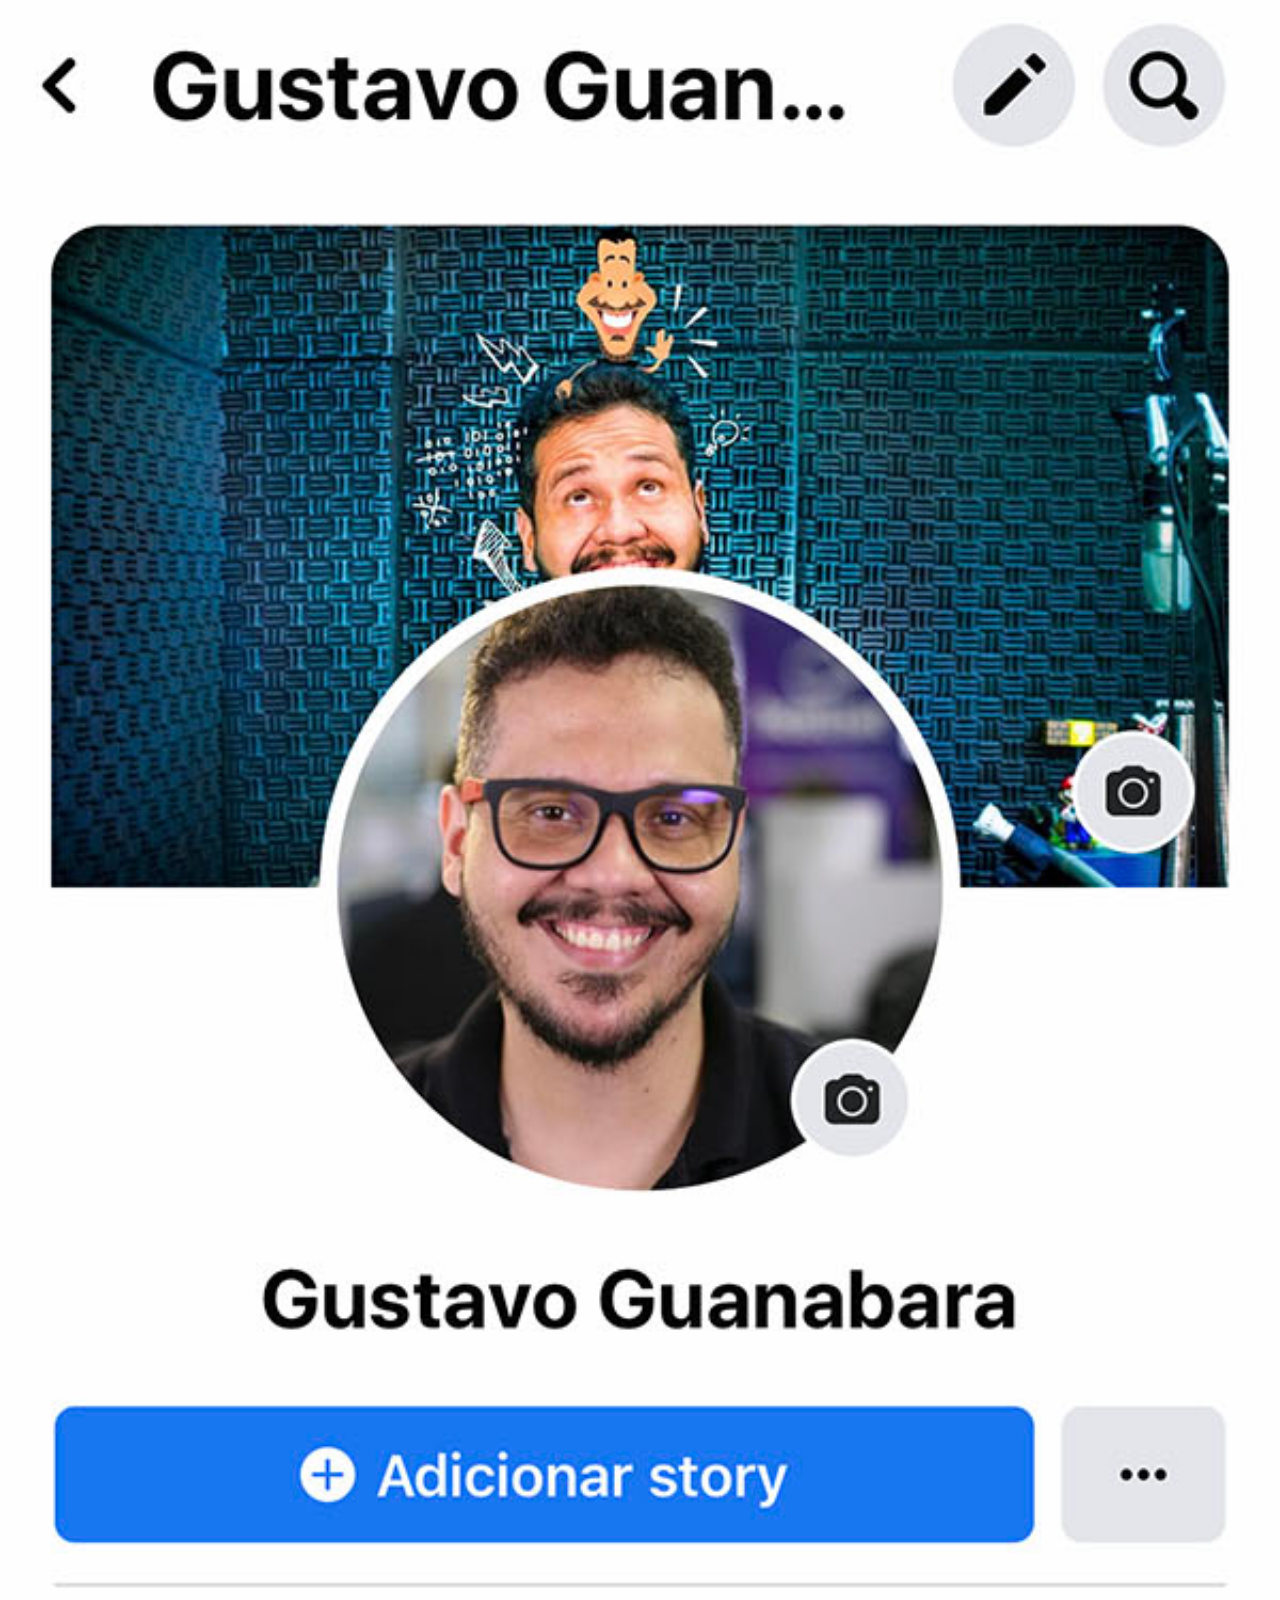
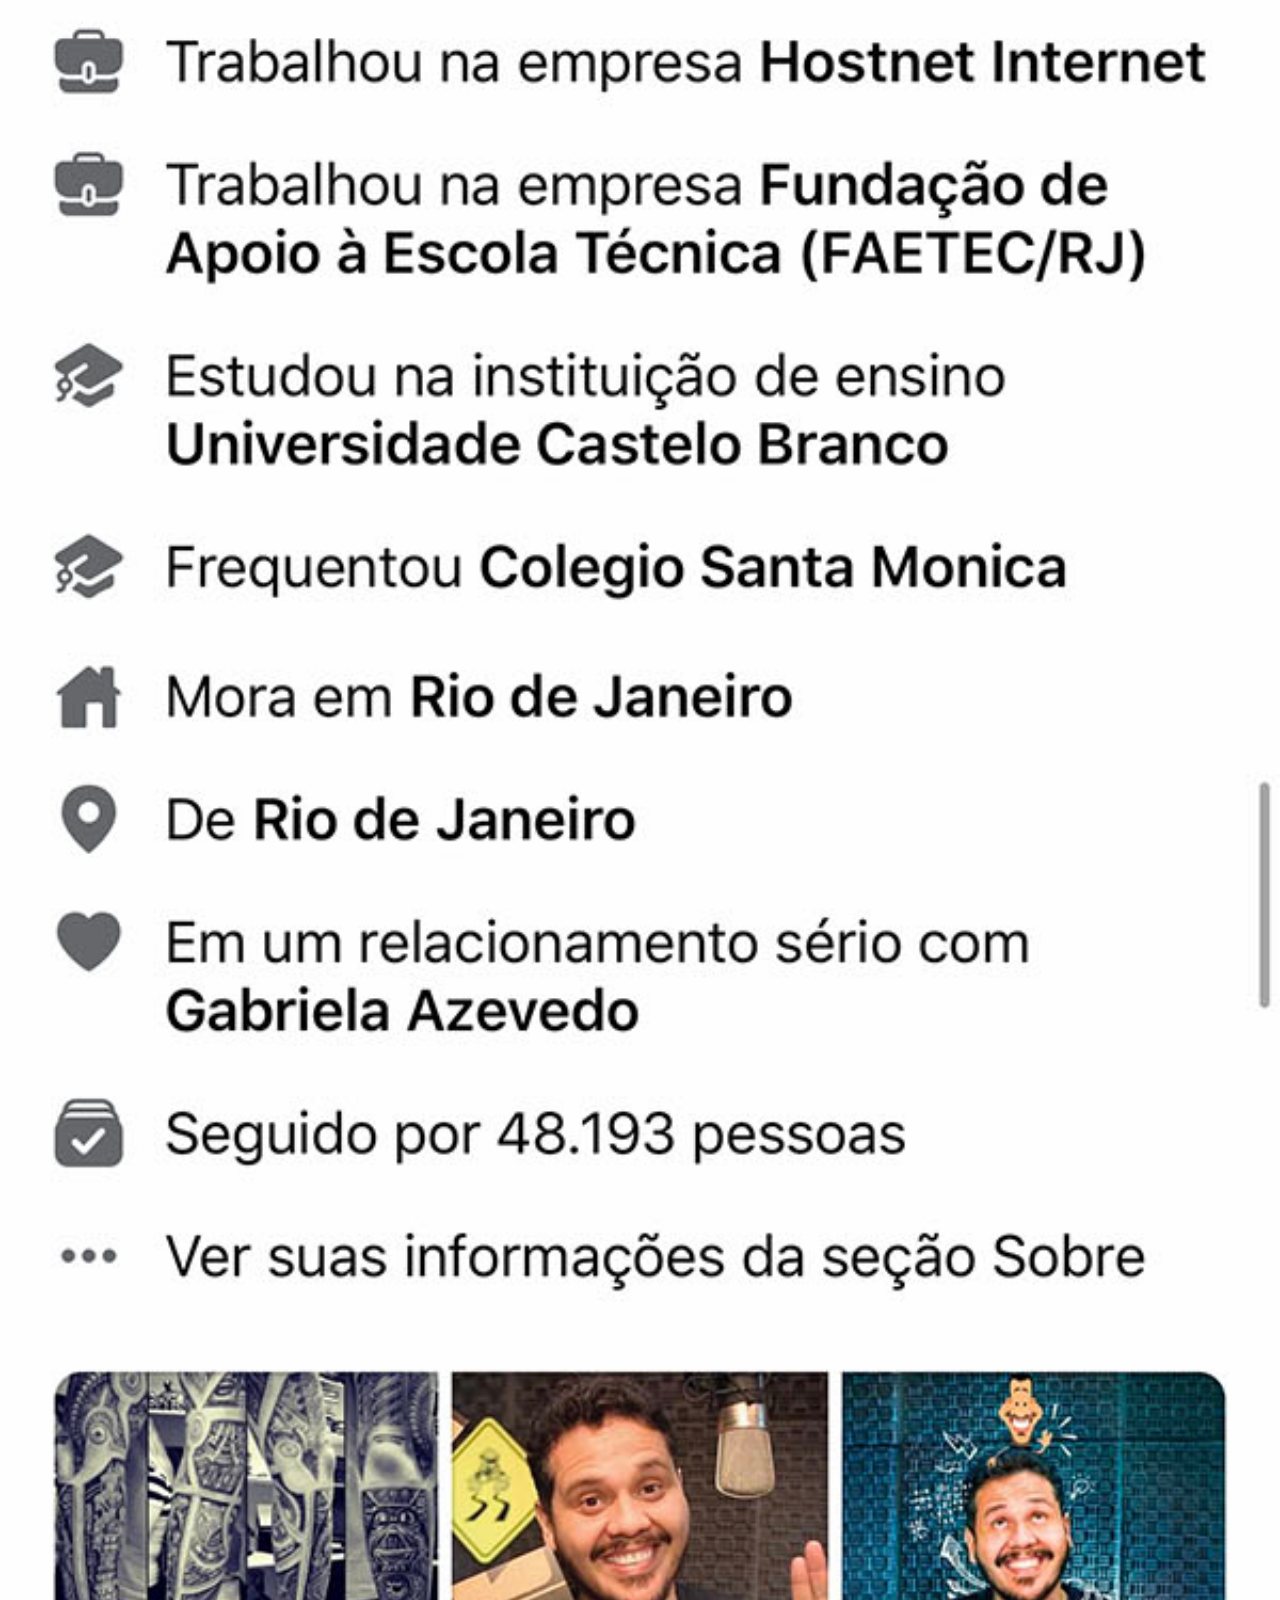
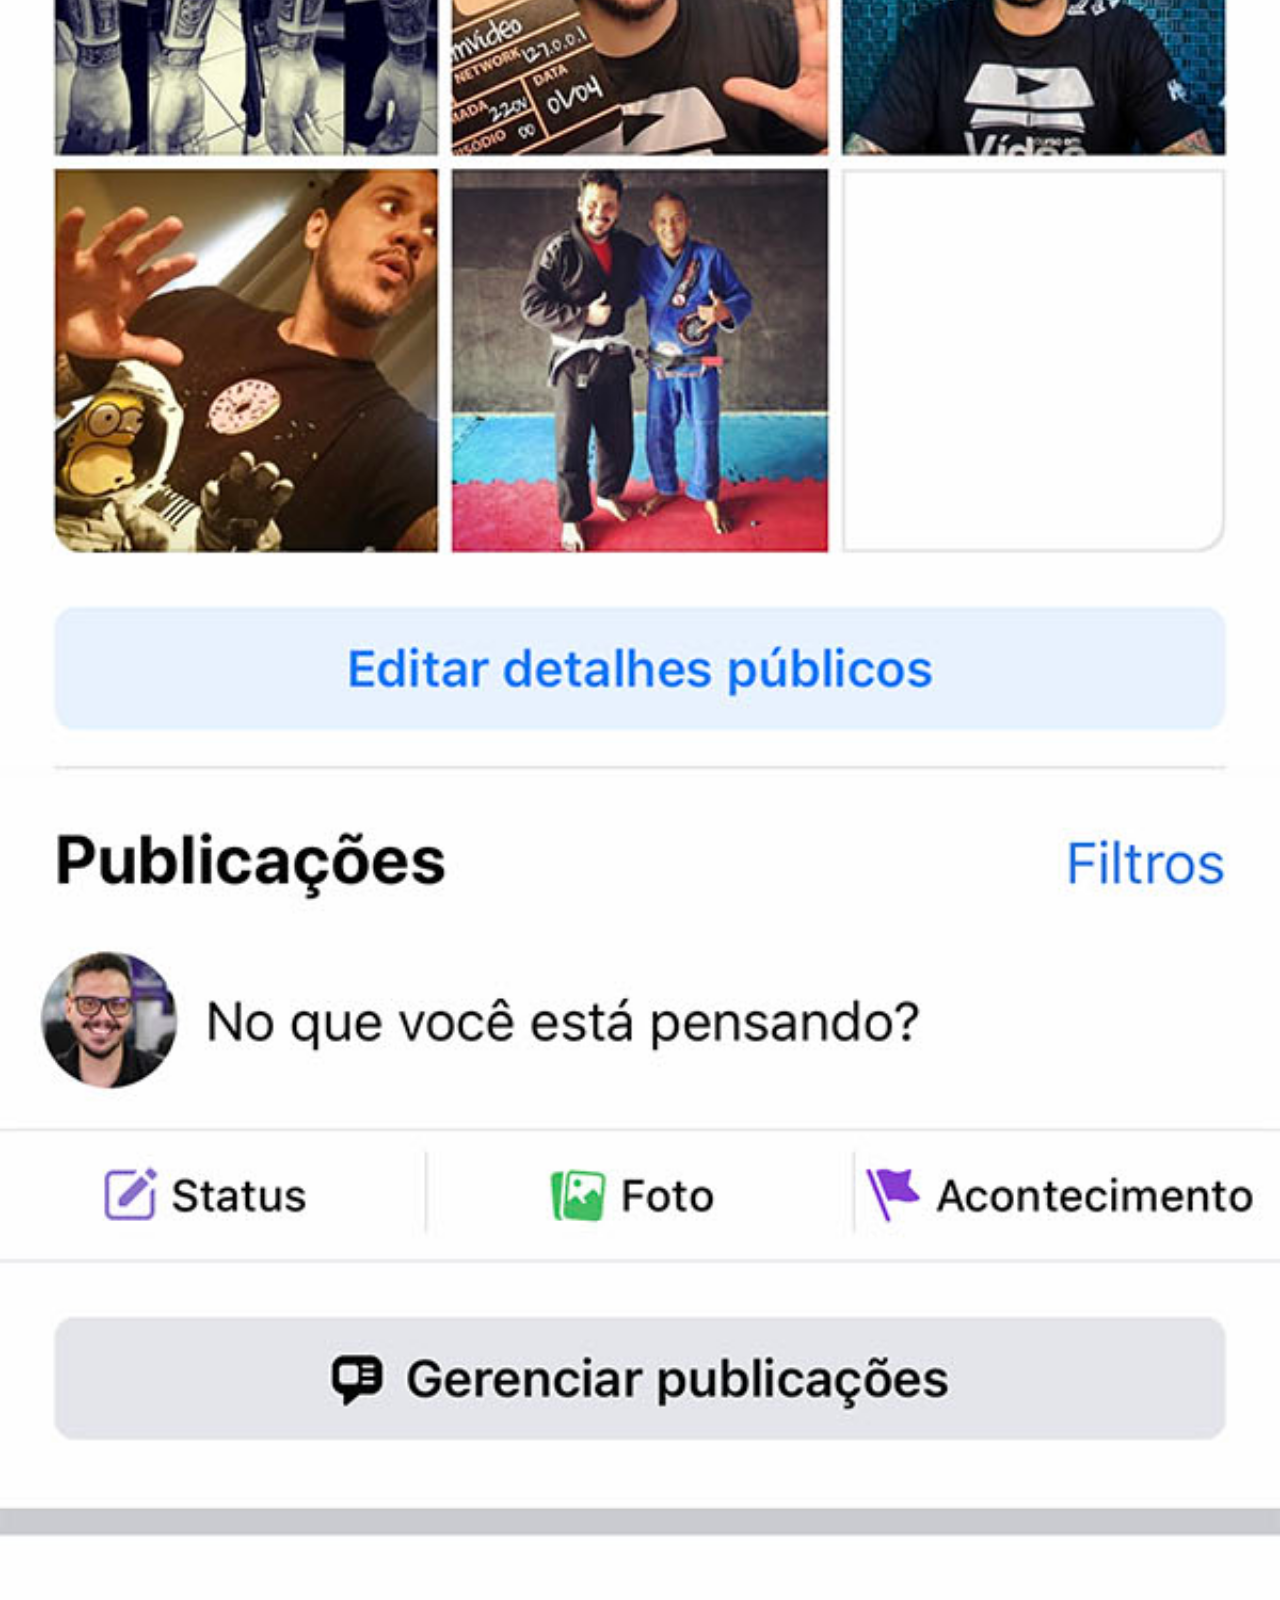
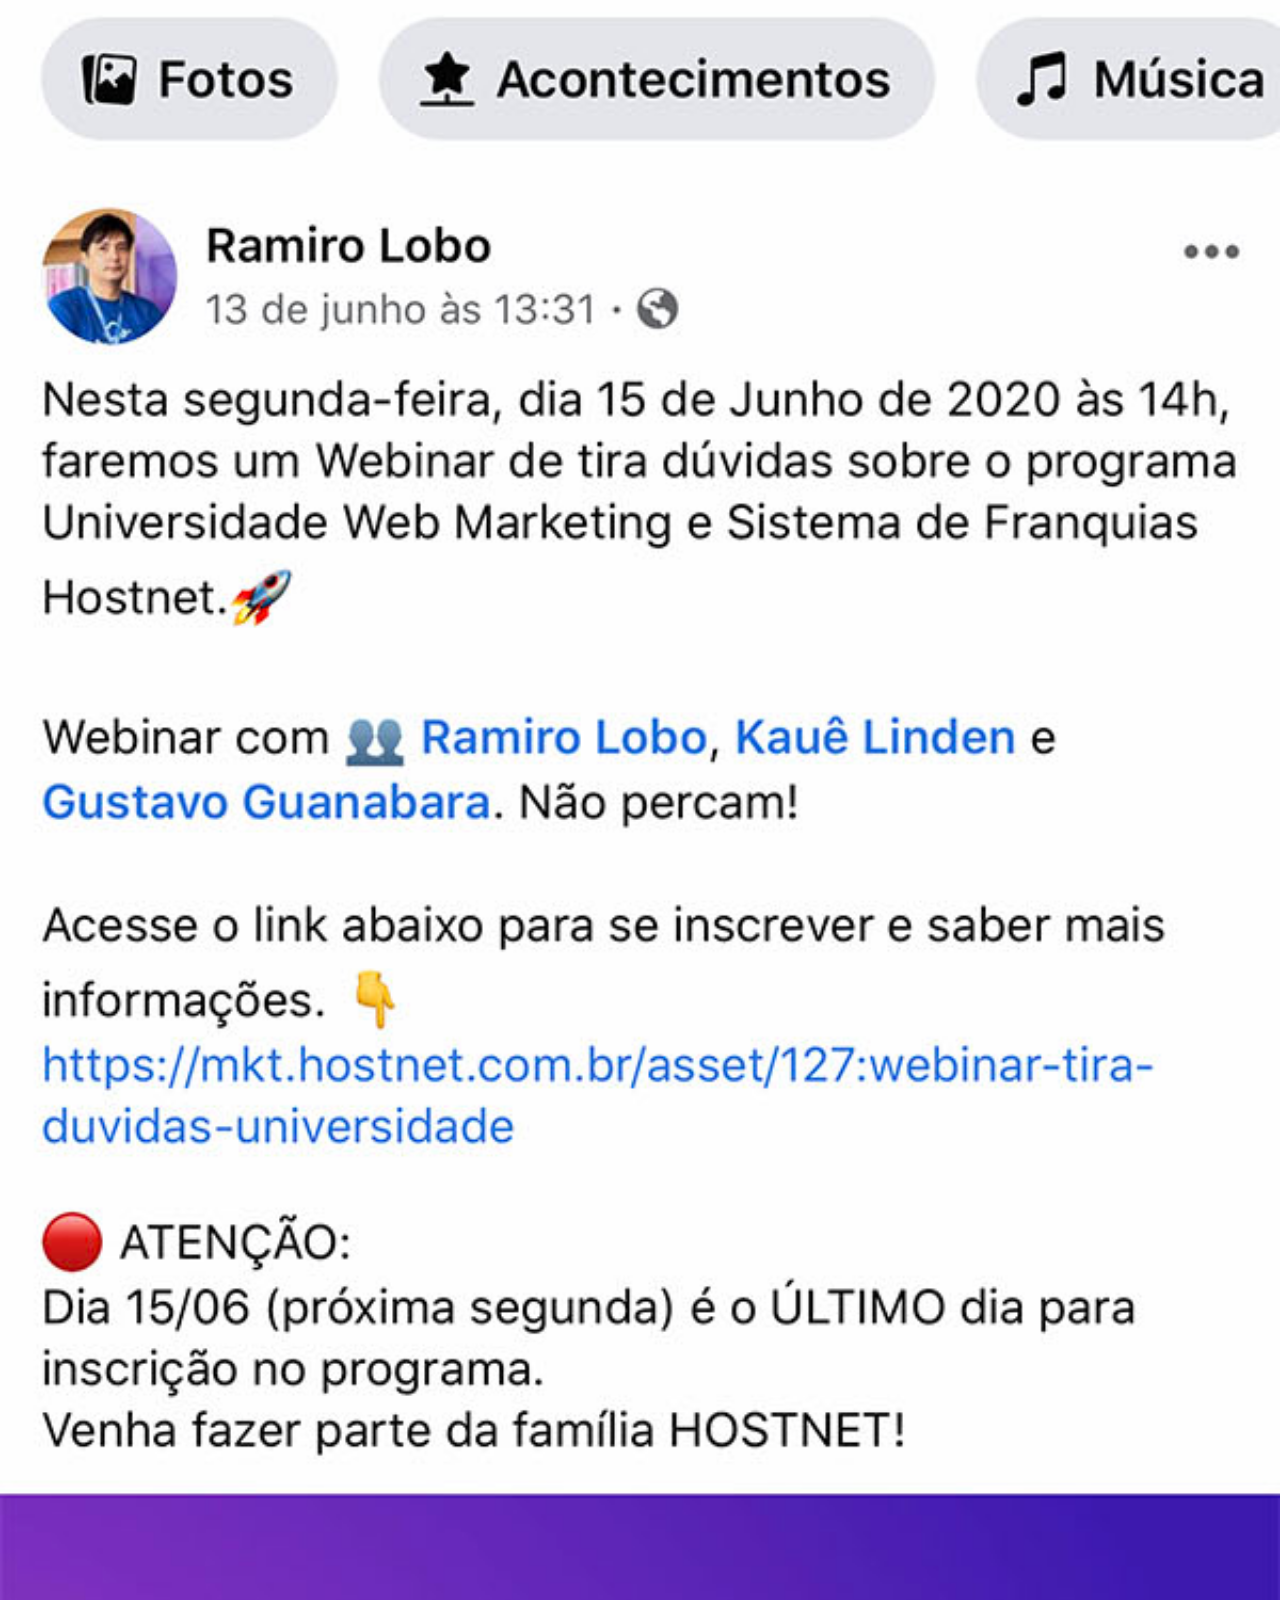
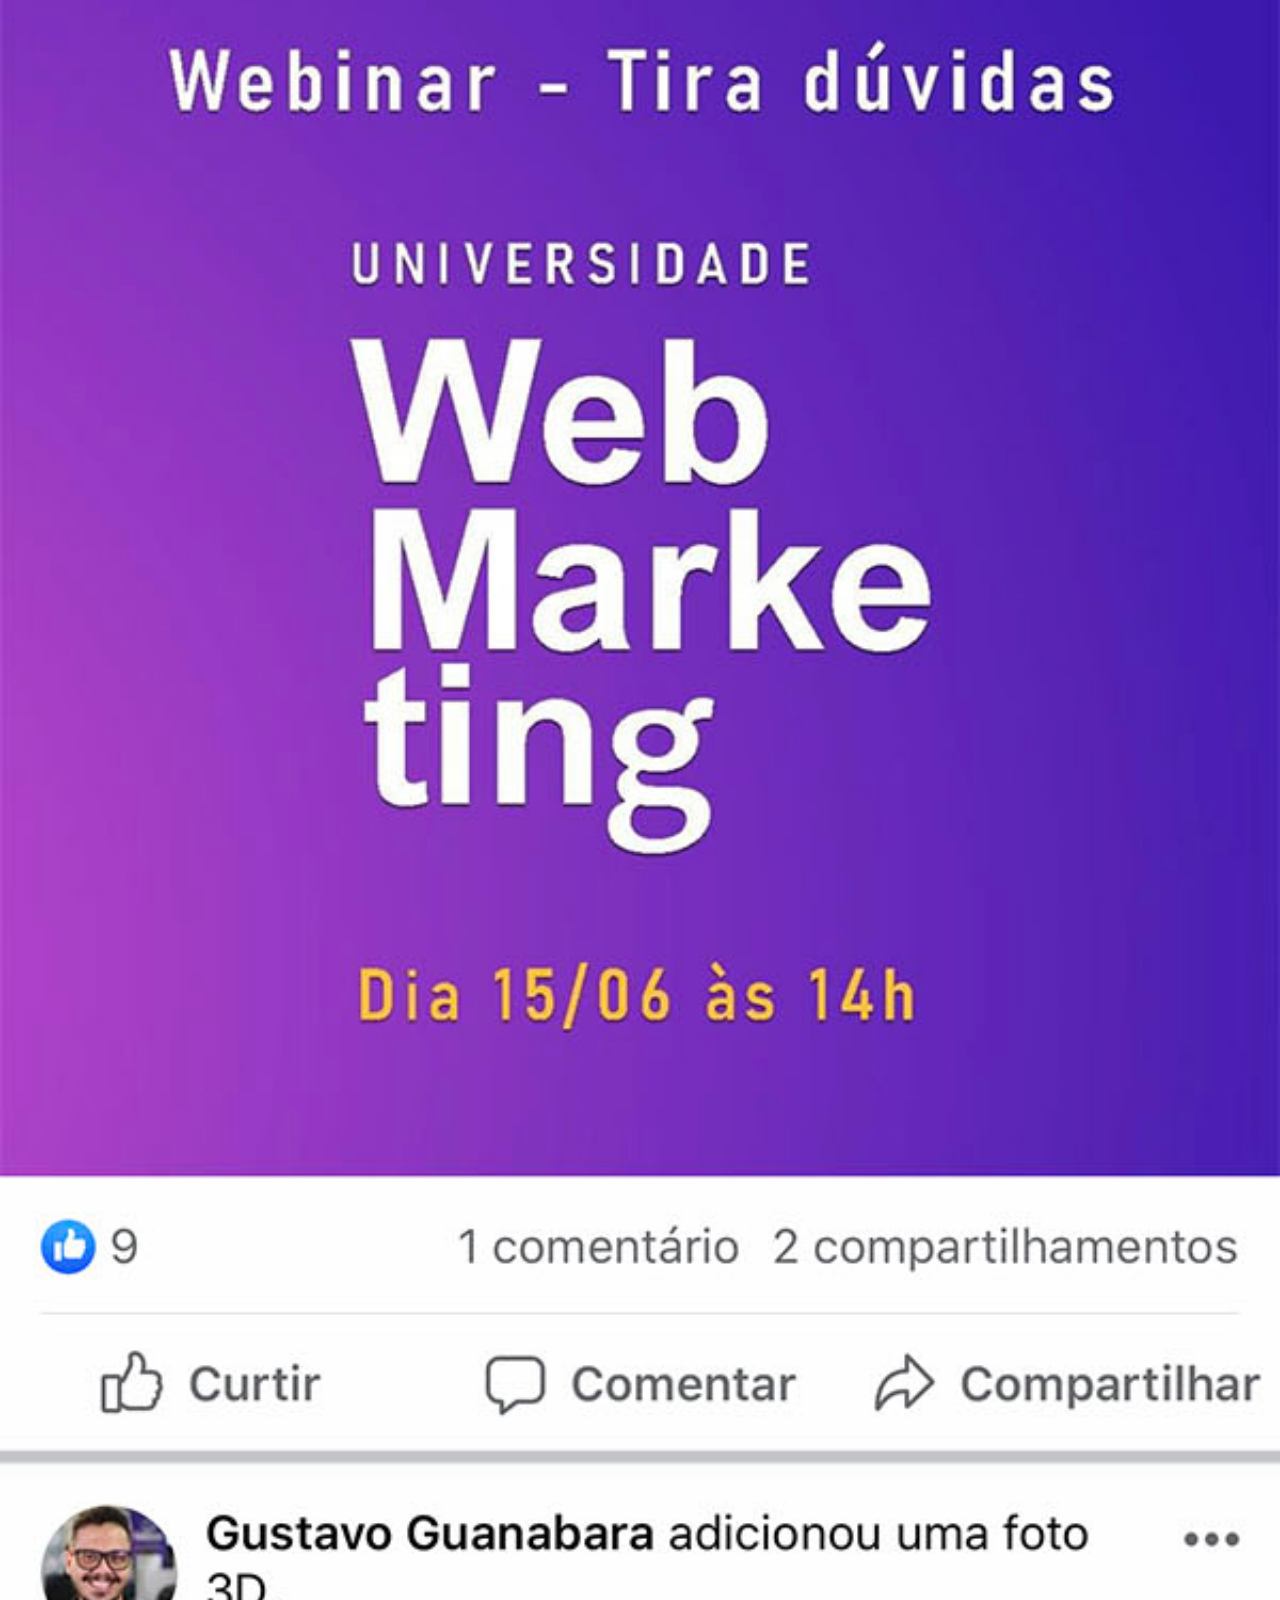
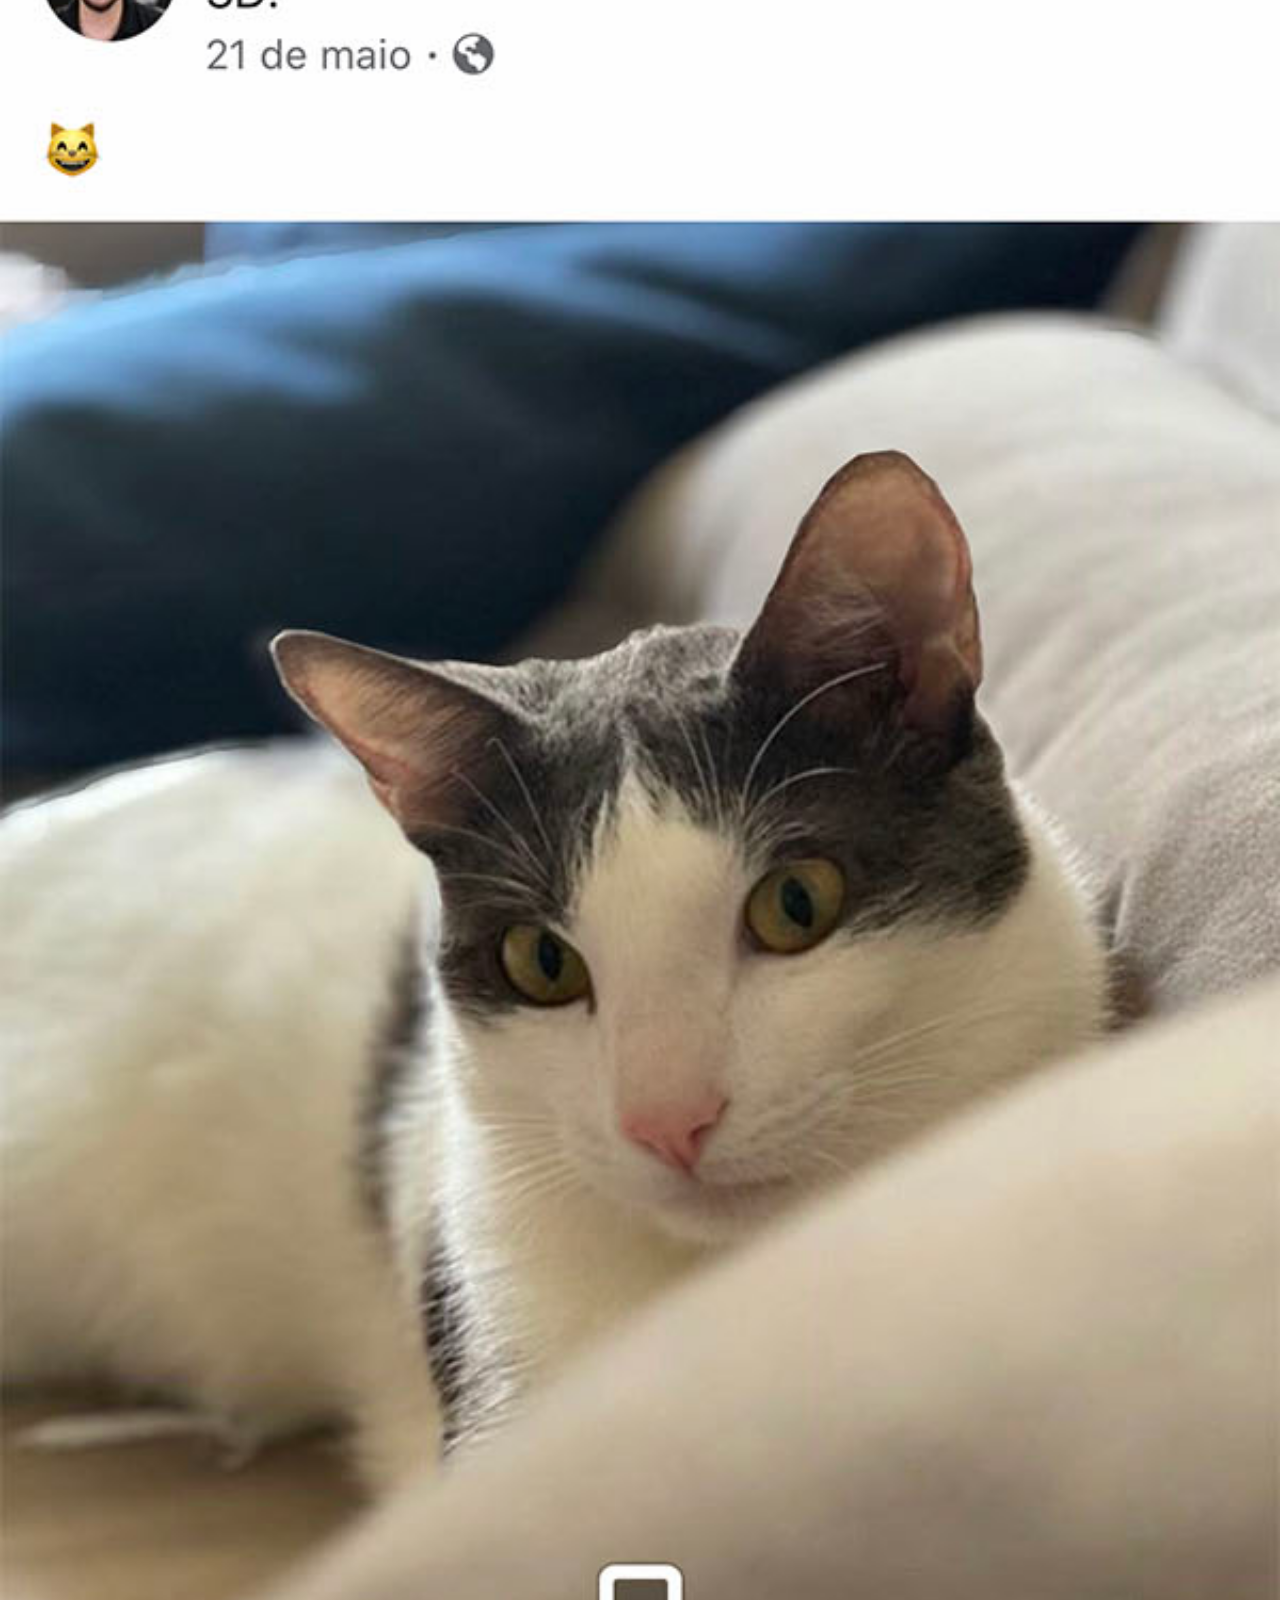
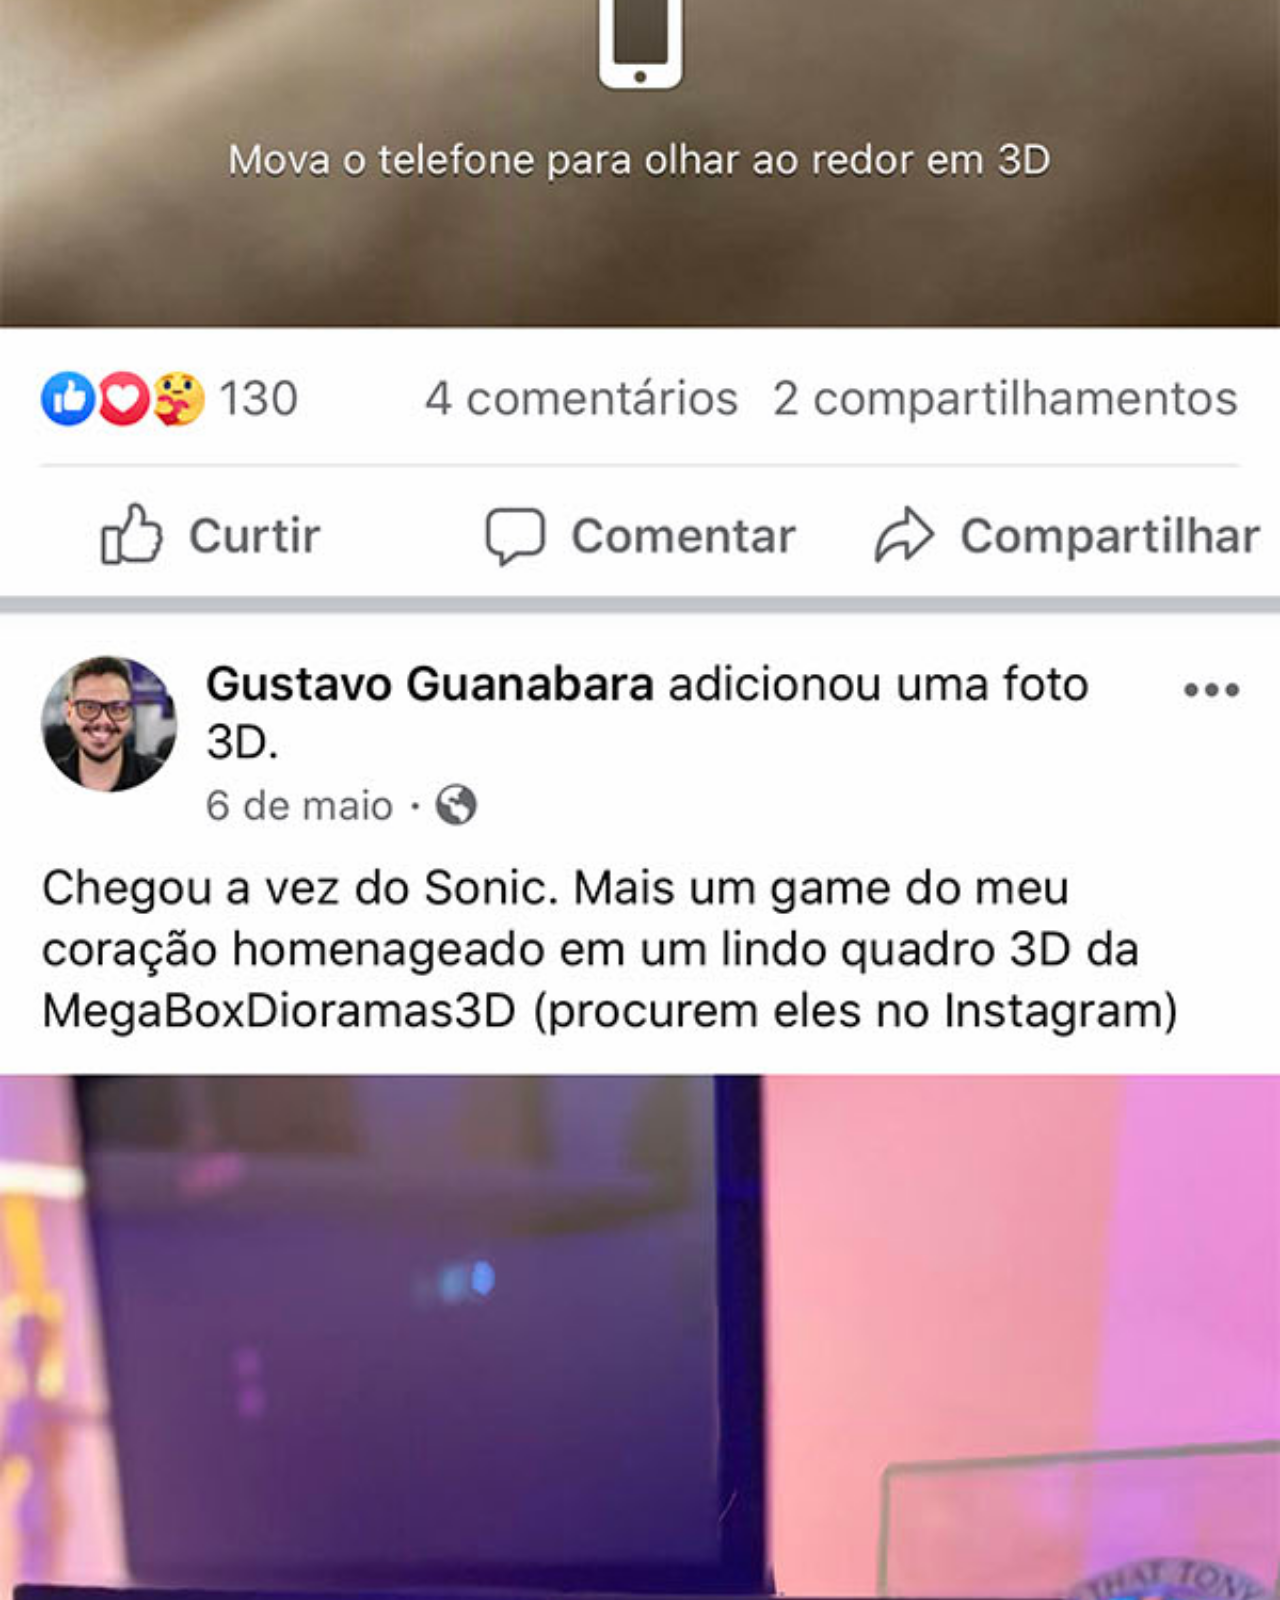
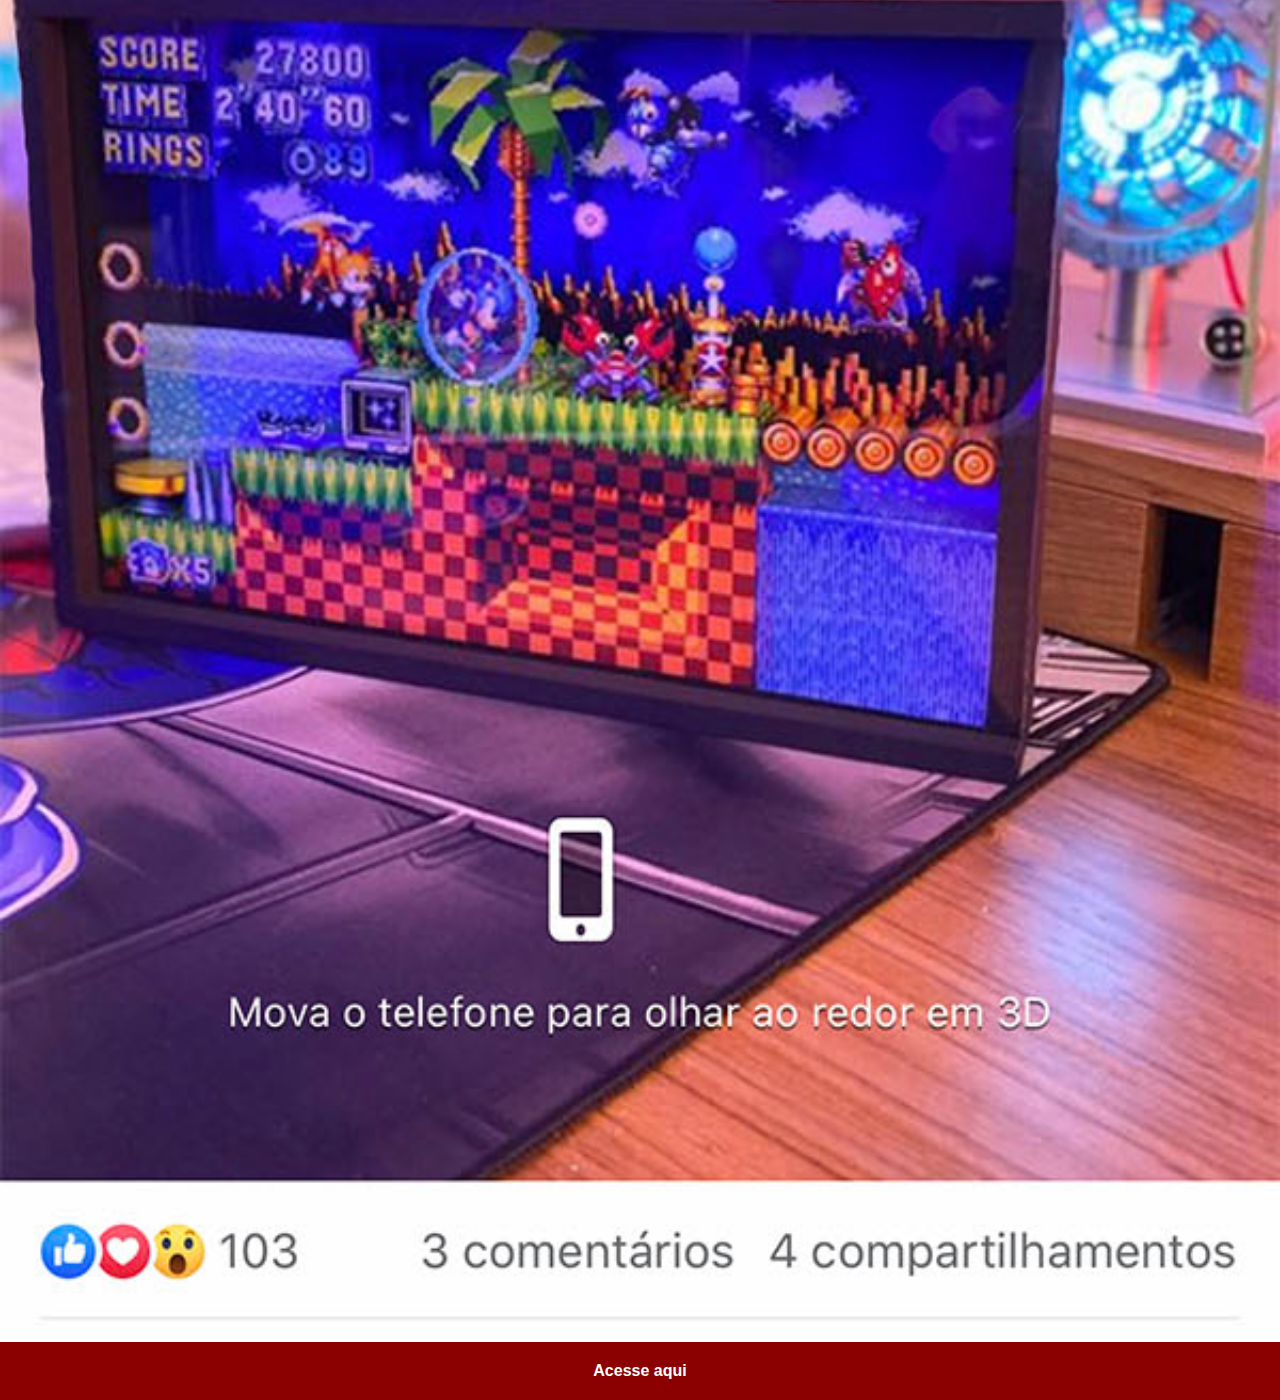
==== facebook.html @ cd00a611 "projeto social do zero" ====
<!DOCTYPE html>
<html lang="pt-br">
<head>
    <meta charset="UTF-8">
    <meta http-equiv="X-UA-Compatible" content="IE=edge">
    <meta name="viewport" content="width=device-width, initial-scale=1.0">
    <title>Facebook</title>
    <link rel="stylesheet" href="estilo/social.css">
</head>
<body>
    <img src="imagens/tela-facebook.jpg" alt="facebook">
    <a href="https://www.facebook.com/jonhya1/" target="_blank">Acesse aqui</a>
</body>
</html>
---- estilo/social.css ----
@charset "UTF-8";


* {
    margin: 0px;
    padding: 0px;
    font-family: Arial, Helvetica, sans-serif;
}

::-webkit-scrollbar {
    width: 0px;
    height: 0px;
}

img {
    width: 100vw;

}

a {
    display: block;
    background-color: darkred;
    color: white;
    padding: 20px;
    text-align: center;
    font-weight: bolder;
    text-decoration: none;
}

a:hover {
    background-color: red;
}
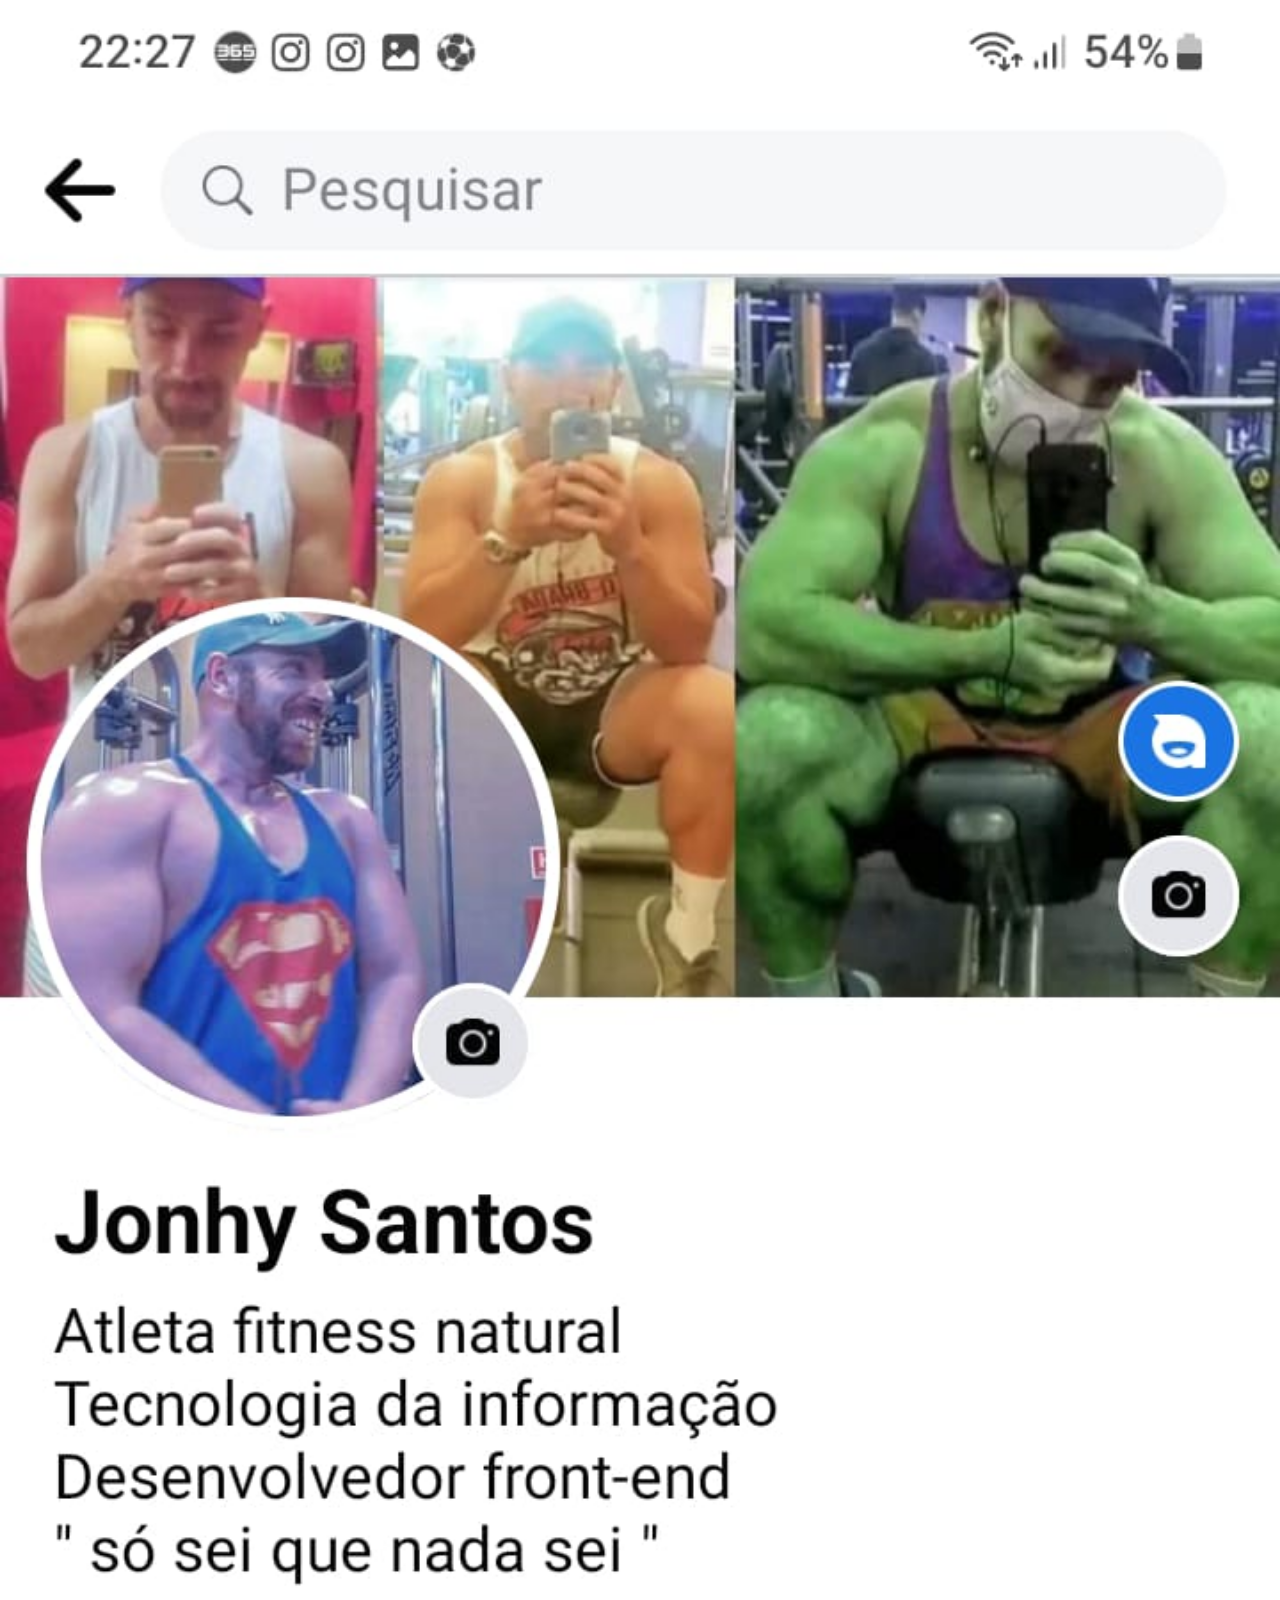
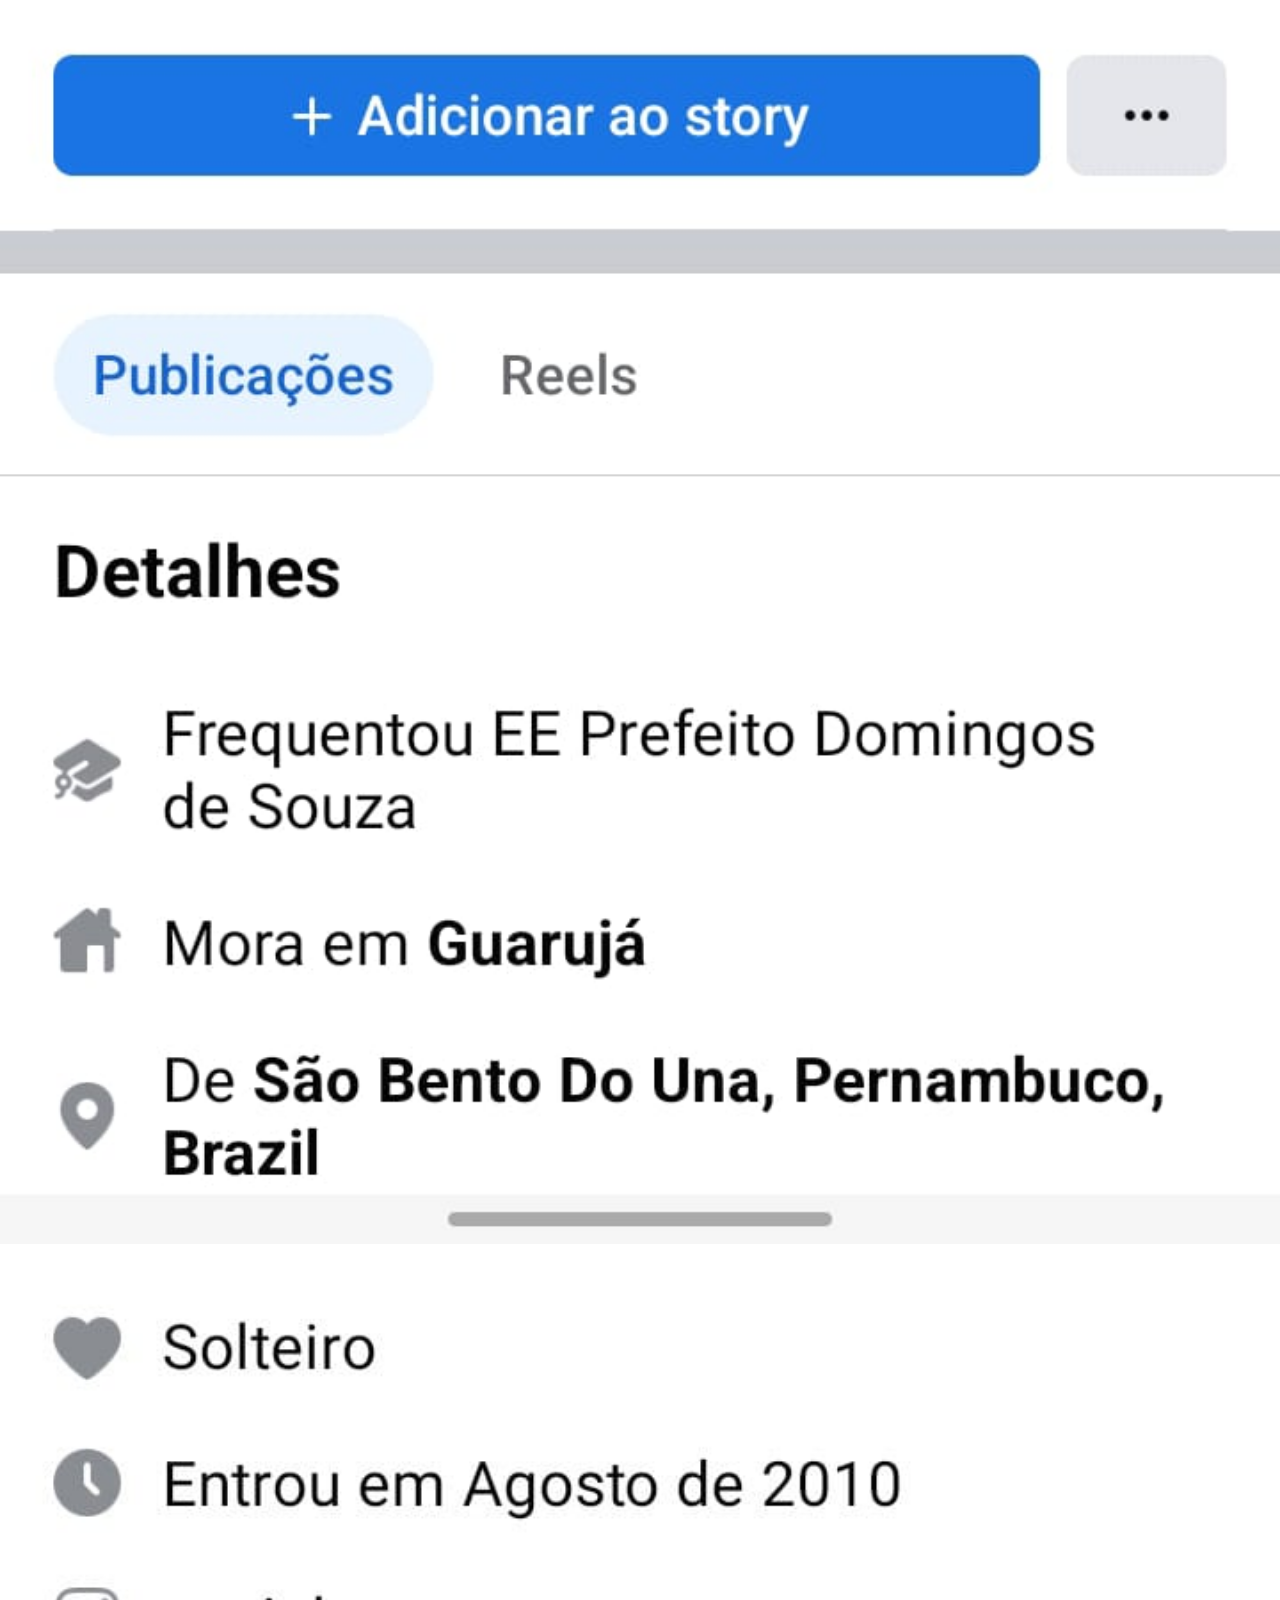
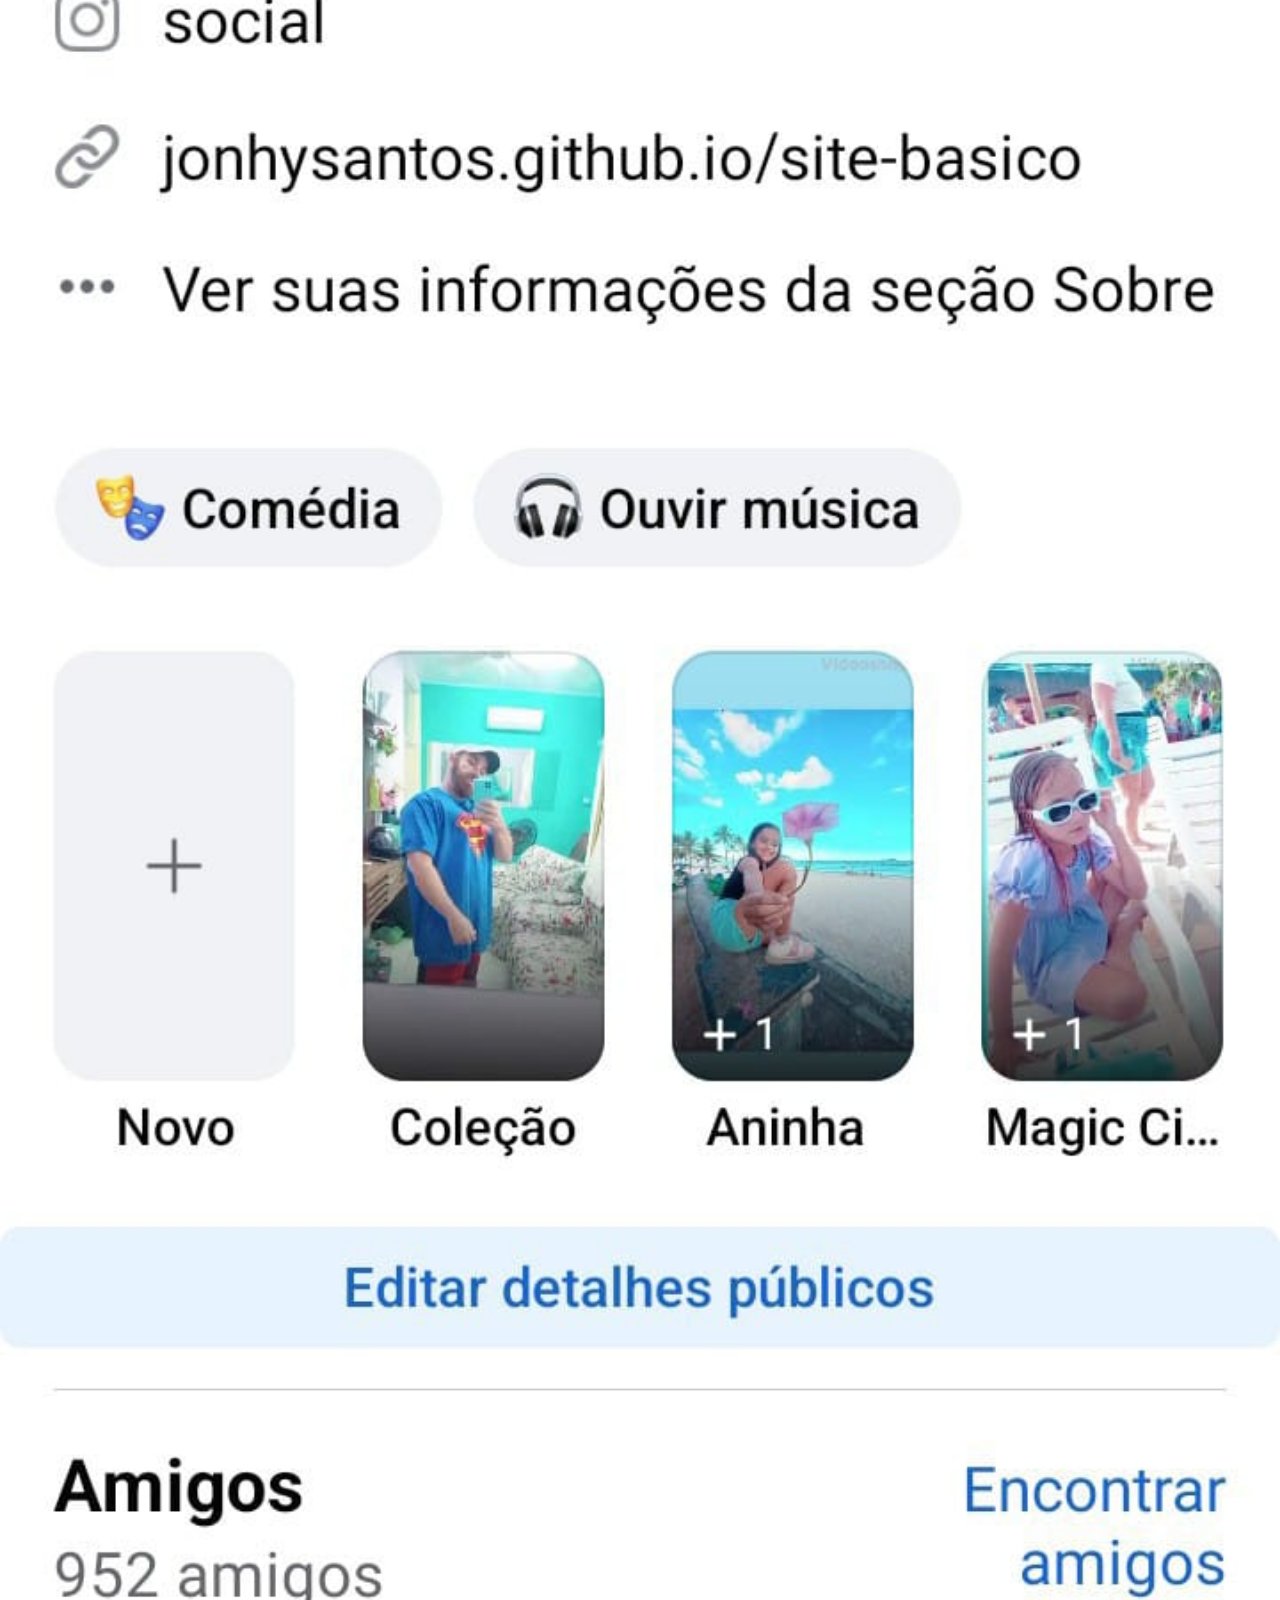
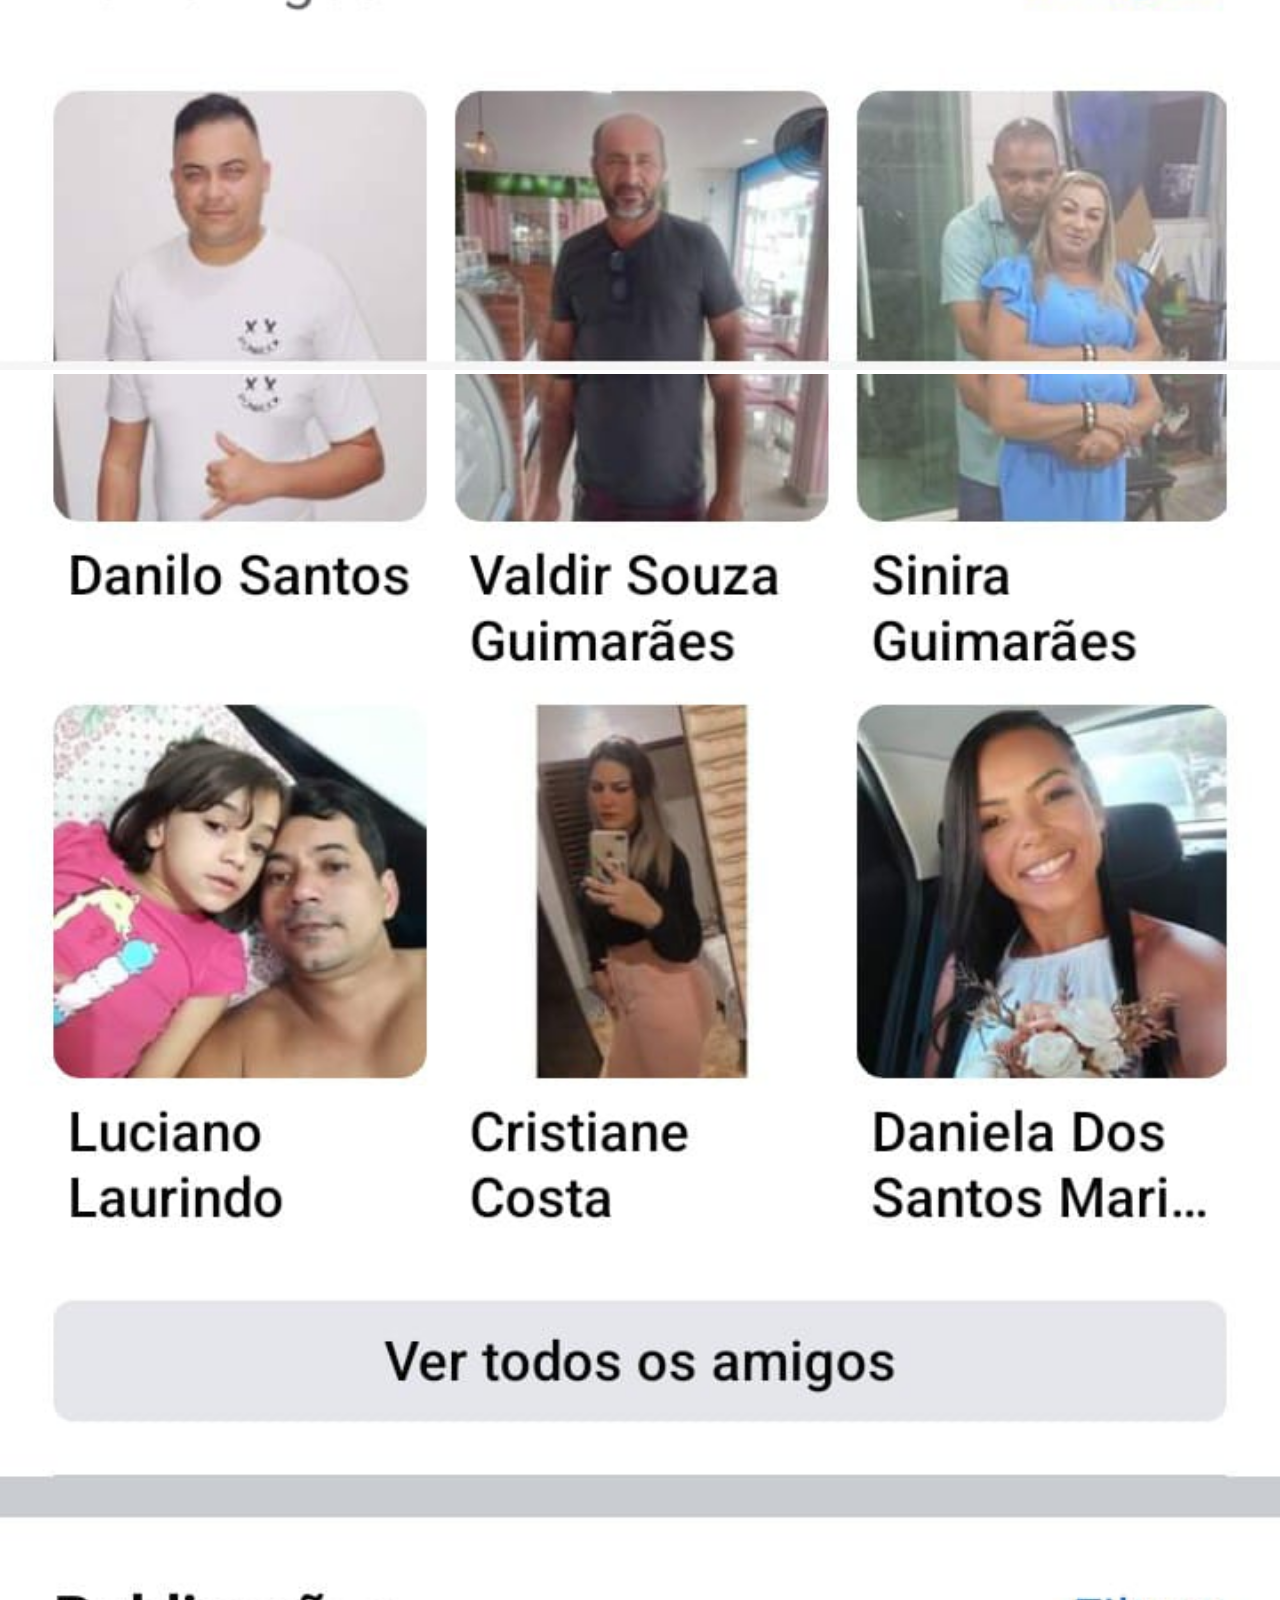
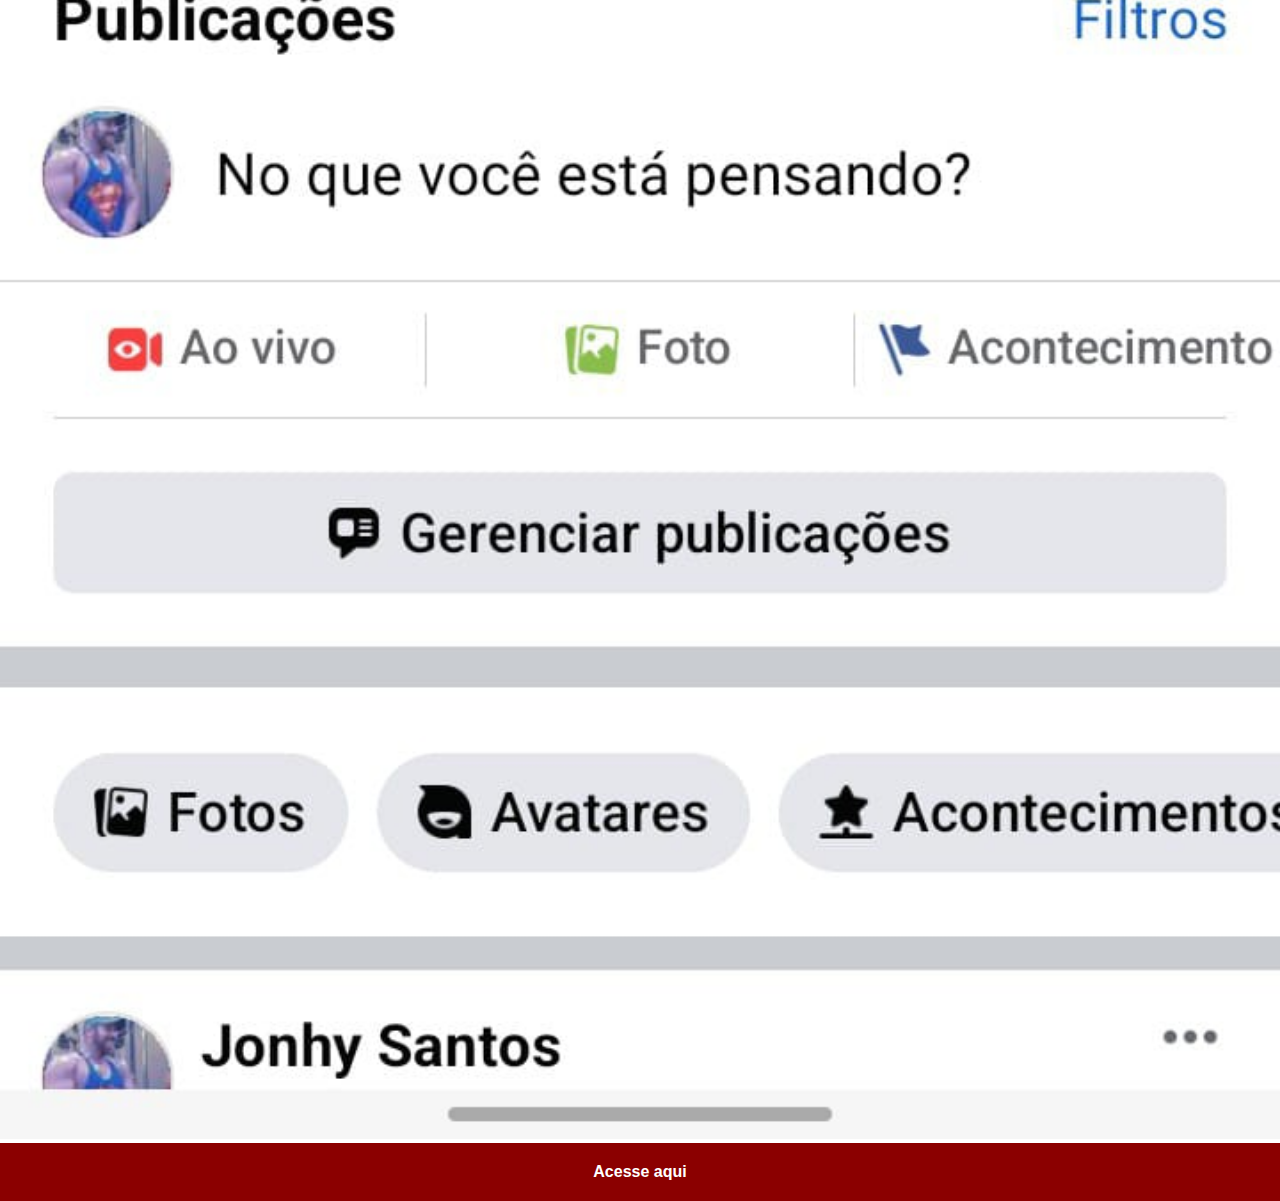
==== commit 60df02da: "projeto completo" ====
--- a/facebook.html
+++ b/facebook.html
@@ -8,7 +8,9 @@
     <link rel="stylesheet" href="estilo/social.css">
 </head>
 <body>
-    <img src="imagens/tela-facebook.jpg" alt="facebook">
+    <img src="imagens/facebook01.jpeg" alt="facebook">
+    <img src="imagens/facebool02.jpeg" alt="">
+    <img src="imagens/faebook03.jpeg" alt="">
     <a href="https://www.facebook.com/jonhya1/" target="_blank">Acesse aqui</a>
 </body>
 </html>